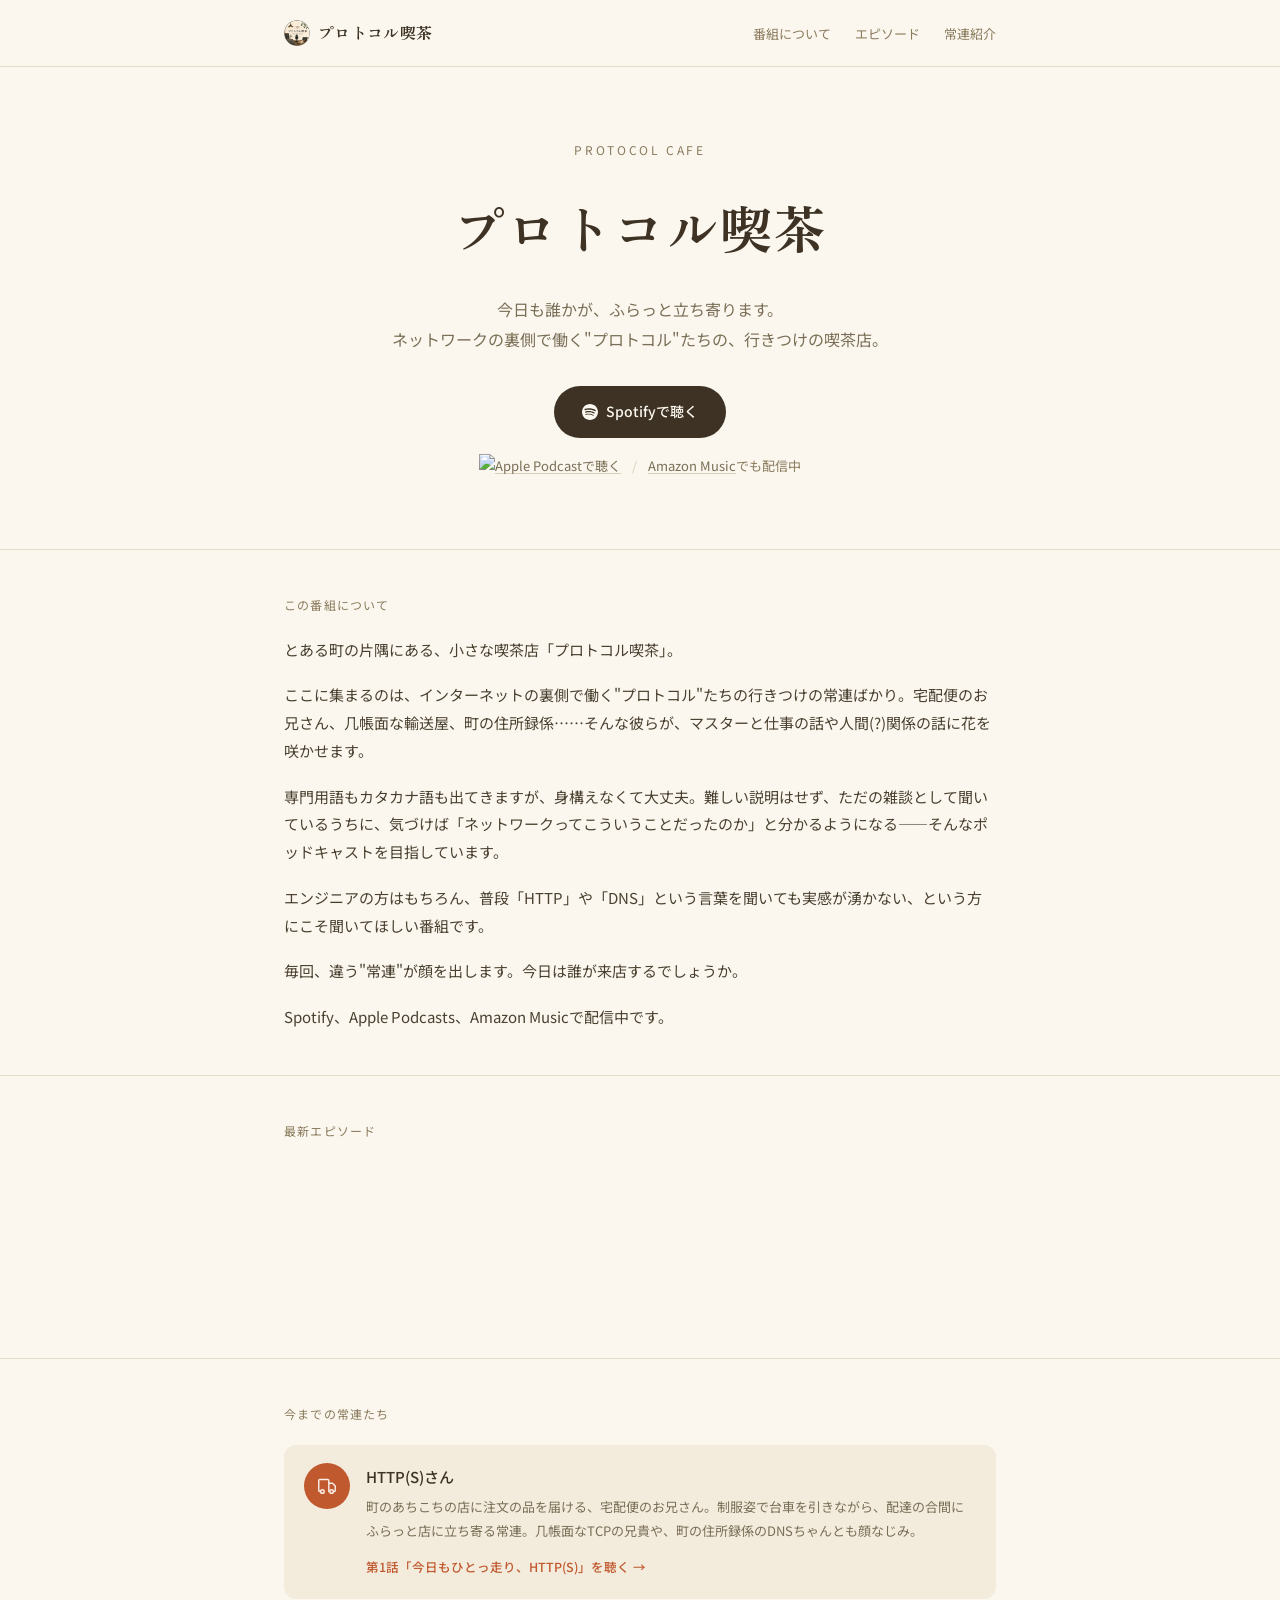
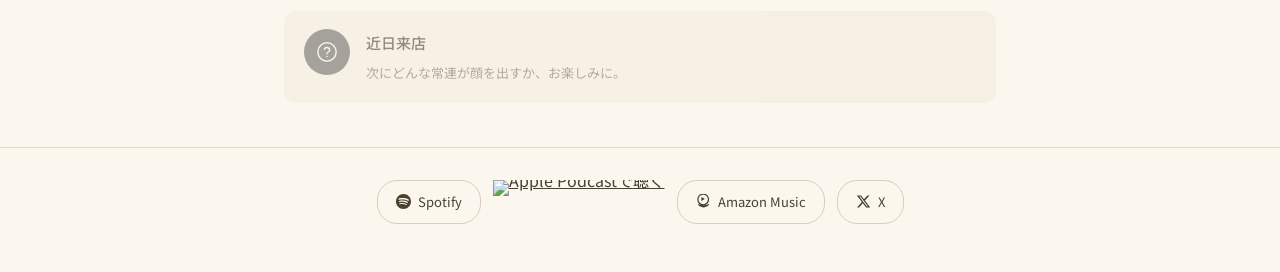
==== docs/index.html @ 427a1334 "RSSフィードのlinkタグとJSON-LD webFeedを追加" ====
<!DOCTYPE html>
<html lang="ja">
<head>
<meta charset="UTF-8">
<meta name="viewport" content="width=device-width, initial-scale=1.0">
<title>プロトコル喫茶 | ゆるく聴けるネットワーク雑談ポッドキャスト</title>
<meta name="description" content="とある町の片隅にある、小さな喫茶店「プロトコル喫茶」。インターネットの裏側で働くプロトコルたちが常連としてやってくる、ゆるいネットワーク雑談ポッドキャストです。">

<!-- Favicon -->
<link rel="icon" type="image/x-icon" href="assets/favicon.ico">
<link rel="icon" type="image/png" sizes="32x32" href="assets/favicon-32x32.png">
<link rel="icon" type="image/png" sizes="16x16" href="assets/favicon-16x16.png">
<link rel="apple-touch-icon" sizes="180x180" href="assets/apple-touch-icon.png">
<link rel="manifest" href="assets/site.webmanifest">
<meta name="theme-color" content="#FBF7EF">

<!-- OGP -->
<meta property="og:type" content="website">
<meta property="og:site_name" content="プロトコル喫茶">
<meta property="og:title" content="プロトコル喫茶 | ゆるく聴けるネットワーク雑談ポッドキャスト">
<meta property="og:description" content="とある町の片隅にある、小さな喫茶店「プロトコル喫茶」。インターネットの裏側で働くプロトコルたちが常連としてやってくる、ゆるいネットワーク雑談ポッドキャストです。">
<meta property="og:url" content="https://rt2231.github.io/protocol-cafe/">
<link rel="canonical" href="https://rt2231.github.io/protocol-cafe/">
<meta property="og:image" content="https://rt2231.github.io/protocol-cafe/assets/ogp-default.jpg">
<meta property="og:image:width" content="1200">
<meta property="og:image:height" content="630">
<meta property="og:locale" content="ja_JP">
<link rel="alternate" type="application/rss+xml" title="プロトコル喫茶 RSSフィード" href="https://anchor.fm/s/1143455fc/podcast/rss">

<!-- Twitter Card -->
<meta name="twitter:card" content="summary_large_image">
<meta name="twitter:title" content="プロトコル喫茶 | ゆるく聴けるネットワーク雑談ポッドキャスト">
<meta name="twitter:description" content="インターネットの裏側で働くプロトコルたちが常連としてやってくる、ゆるいネットワーク雑談ポッドキャスト。">
<meta name="twitter:image" content="https://rt2231.github.io/protocol-cafe/assets/ogp-default.jpg">
<meta name="twitter:site" content="@RT2231_scratch">

<!-- 構造化データ (schema.org PodcastSeries) -->
<script type="application/ld+json">
{
  "@context": "https://schema.org",
  "@type": "PodcastSeries",
  "name": "プロトコル喫茶",
  "url": "https://rt2231.github.io/protocol-cafe/",
  "description": "とある町の片隅にある、小さな喫茶店「プロトコル喫茶」。インターネットの裏側で働くプロトコルたちが常連としてやってくる、ゆるいネットワーク雑談ポッドキャストです。",
  "image": "https://rt2231.github.io/protocol-cafe/assets/ogp-default.jpg",
  "inLanguage": "ja",
  "webFeed": "https://anchor.fm/s/1143455fc/podcast/rss",
  "sameAs": [
    "https://open.spotify.com/show/033EqVFt9xoLTCfYa4RJBw?si=2dMn1a17TCyzgwjCWVau1g",
    "https://podcasts.apple.com/jp/podcast/プロトコル喫茶/id6805294348",
    "https://x.com/RT2231_scratch"
  ],
  "author": {
    "@type": "Person",
    "name": "RT2231"
  },
  "hasPart": [
    {
      "@type": "PodcastEpisode",
      "name": "第1話 今日もひとっ走り、HTTP(S)",
      "url": "https://rt2231.github.io/protocol-cafe/episodes/episode-01.html",
      "datePublished": "2026-08-26",
      "description": "町のあちこちの店に注文の品を届ける、宅配便のお兄さんHTTP(S)さんが常連としてやってくる回。",
      "associatedMedia": {
        "@type": "MediaObject",
        "contentUrl": "https://open.spotify.com/episode/214F3nUhzZdUiW1NdBMKCK?si=ZAnr33WMTIqgmcchawR90A"
      },
      "partOfSeries": {
        "@type": "PodcastSeries",
        "name": "プロトコル喫茶"
      }
    }
  ]
}
</script>

<link rel="preconnect" href="https://fonts.googleapis.com">
<link rel="preconnect" href="https://fonts.gstatic.com" crossorigin>
<link href="https://fonts.googleapis.com/css2?family=Zen+Old+Mincho:wght@500;700&family=Noto+Sans+JP:wght@400;500;700&display=swap" rel="stylesheet">
<link rel="stylesheet" href="assets/style.css">
</head>
<body>

<header class="site-nav">
  <div class="nav-inner">
    <span class="brand"><img src="assets/apple-touch-icon.png" alt="プロトコル喫茶のロゴ">プロトコル喫茶</span>
    <nav>
      <a href="#about">番組について</a>
      <a href="episodes/index.html">エピソード</a>
      <a href="#regulars">常連紹介</a>
    </nav>
  </div>
</header>

<div class="hero">
  <div class="eyebrow">PROTOCOL CAFE</div>
  <h1>プロトコル喫茶</h1>
  <p class="tagline">今日も誰かが、ふらっと立ち寄ります。<br>ネットワークの裏側で働く"プロトコル"たちの、行きつけの喫茶店。</p>
  <a class="btn-primary" href="https://open.spotify.com/show/033EqVFt9xoLTCfYa4RJBw?si=2dMn1a17TCyzgwjCWVau1g" target="_blank" rel="noopener">
    <svg viewBox="0 0 24 24" fill="currentColor" aria-hidden="true"><path d="M12 0C5.4 0 0 5.4 0 12s5.4 12 12 12 12-5.4 12-12S18.66 0 12 0zm5.521 17.34c-.24.359-.66.48-1.021.24-2.82-1.74-6.36-2.101-10.561-1.141-.418.122-.779-.179-.899-.539-.12-.421.18-.78.54-.9 4.56-1.021 8.52-.6 11.64 1.32.42.18.479.659.301 1.02zm1.44-3.3c-.301.42-.841.6-1.262.3-3.239-1.98-8.159-2.58-11.939-1.38-.479.12-1.02-.12-1.14-.6-.12-.48.12-1.021.6-1.141C9.6 9.9 15 10.561 18.72 12.84c.361.181.54.78.241 1.2zm.12-3.36C15.24 8.4 8.82 8.16 5.16 9.301c-.6.179-1.2-.181-1.38-.721-.18-.601.18-1.2.72-1.381 4.26-1.26 11.28-1.02 15.721 1.621.539.3.719 1.02.419 1.56-.299.421-1.02.599-1.559.3z"/></svg>
    Spotifyで聴く
  </a>
  <p class="platform-links">
    <a class="apple-badge-inline" href="https://podcasts.apple.com/jp/podcast/%E3%83%97%E3%83%AD%E3%83%88%E3%82%B3%E3%83%AB%E5%96%AB%E8%8C%B6/id6805294348?itscg=30200&itsct=podcast_box_badge&ls=1&mttnsubad=6805294348" target="_blank" rel="noopener"><img src="https://toolbox.marketingtools.apple.com/api/v2/badges/listen-on-apple-podcasts/mono-black-26/ja-jp" alt="Apple Podcastで聴く"></a>
    <span class="sep">/</span>
    <a href="https://music.amazon.co.jp/podcasts/7d2570de-caa1-425e-8e7d-df932db3c414/プロトコル喫茶" target="_blank" rel="noopener">Amazon Music</a>でも配信中
  </p>
</div>

<section id="about" class="about">
  <div class="wrap">
    <div class="section-label">この番組について</div>
    <p>とある町の片隅にある、小さな喫茶店「プロトコル喫茶」。</p>
    <p>ここに集まるのは、インターネットの裏側で働く"プロトコル"たちの行きつけの常連ばかり。宅配便のお兄さん、几帳面な輸送屋、町の住所録係……そんな彼らが、マスターと仕事の話や人間(?)関係の話に花を咲かせます。</p>
    <p>専門用語もカタカナ語も出てきますが、身構えなくて大丈夫。難しい説明はせず、ただの雑談として聞いているうちに、気づけば「ネットワークってこういうことだったのか」と分かるようになる——そんなポッドキャストを目指しています。</p>
    <p>エンジニアの方はもちろん、普段「HTTP」や「DNS」という言葉を聞いても実感が湧かない、という方にこそ聞いてほしい番組です。</p>
    <p>毎回、違う"常連"が顔を出します。今日は誰が来店するでしょうか。</p>
    <p>Spotify、Apple Podcasts、Amazon Musicで配信中です。</p>
  </div>
</section>

<section id="episodes" class="episode-embed">
  <div class="wrap">
    <div class="section-label">最新エピソード</div>
    <iframe
      src="https://open.spotify.com/embed/episode/214F3nUhzZdUiW1NdBMKCK?utm_source=generator&si=ZAnr33WMTIqgmcchawR90A"
      width="100%"
      height="152"
      frameborder="0"
      allowfullscreen=""
      allow="autoplay; clipboard-write; encrypted-media; fullscreen; picture-in-picture"
      loading="lazy"
      title="第1話 今日もひとっ走り、HTTP(S) - Spotify埋め込みプレーヤー">
    </iframe>
  </div>
</section>

<section id="regulars">
  <div class="wrap">
    <div class="section-label">今までの常連たち</div>

    <div class="regular-card">
      <div class="avatar">
        <svg viewBox="0 0 24 24" fill="none" stroke="currentColor" stroke-width="1.6" stroke-linecap="round" stroke-linejoin="round" aria-hidden="true">
          <path d="M14 18V6a1 1 0 0 0-1-1H4a1 1 0 0 0-1 1v11a1 1 0 0 0 1 1h1"/>
          <path d="M14 9h4l3 3v5a1 1 0 0 1-1 1h-1"/>
          <circle cx="7" cy="18" r="2"/>
          <circle cx="17" cy="18" r="2"/>
        </svg>
      </div>
      <div class="regular-info">
        <p class="name">HTTP(S)さん</p>
        <p class="desc">町のあちこちの店に注文の品を届ける、宅配便のお兄さん。制服姿で台車を引きながら、配達の合間にふらっと店に立ち寄る常連。几帳面なTCPの兄貴や、町の住所録係のDNSちゃんとも顔なじみ。</p>
        <a class="episode-link" href="episodes/episode-01.html">
          第1話「今日もひとっ走り、HTTP(S)」を聴く →
        </a>
      </div>
    </div>

    <div class="regular-card pending">
      <div class="avatar muted">
        <svg viewBox="0 0 24 24" fill="none" stroke="currentColor" stroke-width="1.6" stroke-linecap="round" stroke-linejoin="round" aria-hidden="true">
          <path d="M9.09 9a3 3 0 0 1 5.83 1c0 2-3 2-3 4"/>
          <line x1="12" y1="17" x2="12.01" y2="17"/>
          <circle cx="12" cy="12" r="10"/>
        </svg>
      </div>
      <div class="regular-info">
        <p class="name">近日来店</p>
        <p class="desc">次にどんな常連が顔を出すか、お楽しみに。</p>
      </div>
    </div>
  </div>
</section>

<footer>
  <a class="link-pill" href="https://open.spotify.com/show/033EqVFt9xoLTCfYa4RJBw?si=2dMn1a17TCyzgwjCWVau1g" target="_blank" rel="noopener">
    <svg viewBox="0 0 24 24" fill="currentColor" aria-hidden="true"><path d="M12 0C5.4 0 0 5.4 0 12s5.4 12 12 12 12-5.4 12-12S18.66 0 12 0zm5.521 17.34c-.24.359-.66.48-1.021.24-2.82-1.74-6.36-2.101-10.561-1.141-.418.122-.779-.179-.899-.539-.12-.421.18-.78.54-.9 4.56-1.021 8.52-.6 11.64 1.32.42.18.479.659.301 1.02zm1.44-3.3c-.301.42-.841.6-1.262.3-3.239-1.98-8.159-2.58-11.939-1.38-.479.12-1.02-.12-1.14-.6-.12-.48.12-1.021.6-1.141C9.6 9.9 15 10.561 18.72 12.84c.361.181.54.78.241 1.2zm.12-3.36C15.24 8.4 8.82 8.16 5.16 9.301c-.6.179-1.2-.181-1.38-.721-.18-.601.18-1.2.72-1.381 4.26-1.26 11.28-1.02 15.721 1.621.539.3.719 1.02.419 1.56-.299.421-1.02.599-1.559.3z"/></svg>
    Spotify
  </a>
  <a class="apple-badge-footer" href="https://podcasts.apple.com/jp/podcast/%E3%83%97%E3%83%AD%E3%83%88%E3%82%B3%E3%83%AB%E5%96%AB%E8%8C%B6/id6805294348?itscg=30200&itsct=podcast_box_badge&ls=1&mttnsubad=6805294348" target="_blank" rel="noopener"><img src="https://toolbox.marketingtools.apple.com/api/v2/badges/listen-on-apple-podcasts/mono-black-26/ja-jp" alt="Apple Podcastで聴く"></a>
  <a class="link-pill" href="https://music.amazon.co.jp/podcasts/7d2570de-caa1-425e-8e7d-df932db3c414/プロトコル喫茶" target="_blank" rel="noopener">
    <svg viewBox="0 0 24 24" fill="currentColor" aria-hidden="true"><path d="M11.65 21.4c-3.5-.26-6.55-2.02-8.55-4.66a.4.4 0 0 1 .5-.6c2.6 1.5 5.5 2.3 8.5 2.3s5.9-.8 8.5-2.3a.4.4 0 0 1 .5.6c-2 2.64-5.05 4.4-8.55 4.66a10.9 10.9 0 0 1-1 0zm-.15-3.2A9.5 9.5 0 1 1 21 8.7a9.5 9.5 0 0 1-9.5 9.5zm0-2a7.5 7.5 0 1 0 0-15 7.5 7.5 0 0 0 0 15zm-2.9-11.4 5.6 3.2-5.6 3.2V4.8z"/></svg>
    Amazon Music
  </a>
  <a class="link-pill" href="https://x.com/RT2231_scratch" target="_blank" rel="noopener">
    <svg viewBox="0 0 24 24" fill="currentColor" aria-hidden="true"><path d="M18.244 2.25h3.308l-7.227 8.26 8.502 11.24H16.17l-5.214-6.817L4.99 21.75H1.68l7.73-8.835L1.254 2.25H8.08l4.713 6.231zm-1.161 17.52h1.833L7.084 4.126H5.117z"/></svg>
    X
  </a>
</footer>

</body>
</html>
---- docs/assets/style.css ----
:root {
    --bg: #FBF7EF;
    --card: #F3ECDD;
    --line: #E3DCC9;
    --line-strong: #D8CFB8;
    --ink: #3D3223;
    --ink-soft: #4A4030;
    --ink-muted: #7A6E56;
    --ink-faint: #8A7B5C;
    --accent: #C1592F;
    --accent-soft: #FAECE7;
    --paper: #FFFDF8;
  }

  * { box-sizing: border-box; }

  body {
    margin: 0;
    background: var(--bg);
    color: var(--ink-soft);
    font-family: "Noto Sans JP", sans-serif;
    line-height: 1.85;
    -webkit-font-smoothing: antialiased;
  }

  a { color: inherit; }

  .wrap {
    max-width: 760px;
    margin: 0 auto;
    padding: 0 24px;
  }

  /* --- nav --- */
  header.site-nav {
    border-bottom: 1px solid var(--line);
    background: var(--bg);
  }
  .nav-inner {
    max-width: 760px;
    margin: 0 auto;
    padding: 18px 24px;
    display: flex;
    align-items: center;
    justify-content: space-between;
  }
  .nav-inner .brand {
    font-family: "Zen Old Mincho", serif;
    font-weight: 700;
    font-size: 16px;
    letter-spacing: 0.02em;
    color: var(--ink);
    display: flex;
    align-items: center;
    gap: 8px;
  }
  .nav-inner .brand img {
    width: 26px;
    height: 26px;
    border-radius: 50%;
    display: block;
  }
  .nav-inner nav a {
    font-size: 13px;
    color: var(--ink-faint);
    text-decoration: none;
    margin-left: 20px;
  }
  .nav-inner nav a:hover { color: var(--ink); }

  /* --- hero --- */
  .hero {
    text-align: center;
    padding: 72px 24px 56px;
  }
  .hero .eyebrow {
    font-size: 12px;
    letter-spacing: 0.22em;
    color: var(--ink-faint);
    margin-bottom: 18px;
  }
  .hero h1 {
    font-family: "Zen Old Mincho", serif;
    font-weight: 700;
    font-size: clamp(34px, 6vw, 52px);
    color: var(--ink);
    margin: 0 0 20px;
    letter-spacing: 0.03em;
  }
  .hero .tagline {
    font-size: 16px;
    color: var(--ink-muted);
    margin: 0 auto 32px;
    max-width: 32em;
  }
  .btn-primary {
    display: inline-flex;
    align-items: center;
    gap: 8px;
    background: var(--ink);
    color: var(--bg);
    padding: 13px 28px;
    border-radius: 26px;
    font-size: 14px;
    text-decoration: none;
    font-weight: 500;
    transition: opacity 0.15s ease;
  }
  .btn-primary:hover { opacity: 0.85; }
  .btn-primary svg { width: 16px; height: 16px; }

  .platform-links {
    margin-top: 16px;
    font-size: 13px;
    color: var(--ink-faint);
  }
  .platform-links a {
    color: var(--ink-muted);
    text-decoration: underline;
    text-underline-offset: 2px;
    text-decoration-color: var(--line-strong);
  }
  .platform-links a:hover { color: var(--ink); }
  .platform-links .sep { margin: 0 8px; color: var(--line-strong); }

  /* --- section shared --- */
  section {
    padding: 44px 24px;
    border-top: 1px solid var(--line);
  }
  .section-label {
    font-size: 12px;
    letter-spacing: 0.1em;
    color: var(--ink-faint);
    margin-bottom: 20px;
  }

  /* --- about --- */
  .about p {
    font-size: 15px;
    margin: 0 0 1.2em;
  }
  .about p:last-child { margin-bottom: 0; }

  /* --- episode embed --- */
  .episode-embed iframe {
    display: block;
    width: 100%;
    border-radius: 12px;
    border: none;
  }

  /* --- regulars --- */
  .regular-card {
    display: flex;
    gap: 16px;
    align-items: flex-start;
    background: var(--card);
    border-radius: 12px;
    padding: 18px 20px;
    margin-bottom: 12px;
  }
  .regular-card:last-child { margin-bottom: 0; }
  .regular-card.pending { opacity: 0.55; }

  .avatar {
    width: 46px;
    height: 46px;
    border-radius: 50%;
    flex-shrink: 0;
    display: flex;
    align-items: center;
    justify-content: center;
    background: var(--accent);
    color: var(--accent-soft);
  }
  .avatar.muted { background: #5F5E5A; color: #F1EFE8; }
  .avatar svg { width: 22px; height: 22px; }

  .regular-info .name {
    font-size: 15px;
    font-weight: 500;
    color: var(--ink);
    margin: 0 0 4px;
  }
  .regular-info .desc {
    font-size: 13px;
    color: var(--ink-muted);
    margin: 0 0 8px;
  }
  .regular-info .desc:last-child { margin-bottom: 0; }
  .episode-link {
    display: inline-flex;
    align-items: center;
    gap: 4px;
    font-size: 12.5px;
    color: var(--accent);
    text-decoration: none;
    font-weight: 500;
  }
  .episode-link:hover { text-decoration: underline; }

  /* --- footer --- */
  footer {
    padding: 32px 24px 48px;
    border-top: 1px solid var(--line);
    display: flex;
    flex-wrap: wrap;
    justify-content: center;
    gap: 12px;
  }
  .link-pill {
    display: inline-flex;
    align-items: center;
    gap: 7px;
    border: 1px solid var(--line-strong);
    border-radius: 20px;
    padding: 9px 18px;
    font-size: 13px;
    color: var(--ink-soft);
    text-decoration: none;
    white-space: nowrap;
  }
  .link-pill:hover { border-color: var(--ink-faint); }
  .link-pill svg { width: 15px; height: 15px; }
  .link-pill.quiet {
    color: var(--ink-faint);
    border-style: dashed;
    cursor: default;
  }

  .apple-badge-footer {
    display: inline-block;
    line-height: 0;
  }
  .apple-badge-footer img {
    height: 38px;
    width: auto;
    display: block;
  }

  .apple-badge-inline img {
    height: 26px;
    width: auto;
    vertical-align: middle;
    position: relative;
    top: -1px;
  }

  @media (max-width: 480px) {
    .hero { padding: 56px 20px 44px; }
    section { padding: 36px 20px; }
    .nav-inner nav a { margin-left: 14px; }
    footer { gap: 10px; padding: 28px 20px 40px; }
    .link-pill { padding: 8px 14px; font-size: 12.5px; }
    .apple-badge-footer img { height: 34px; }
  }

  /* --- episode page --- */
  .breadcrumb {
    font-size: 12.5px;
    color: var(--ink-faint);
    margin-bottom: 18px;
  }
  .breadcrumb a { color: var(--ink-muted); text-decoration: none; }
  .breadcrumb a:hover { text-decoration: underline; }

  .ep-hero {
    padding: 48px 24px 8px;
    text-align: left;
  }
  .ep-hero .eyebrow {
    font-size: 12px;
    letter-spacing: 0.14em;
    color: var(--ink-faint);
    margin-bottom: 14px;
  }
  .ep-hero h1 {
    font-family: "Zen Old Mincho", serif;
    font-weight: 700;
    font-size: clamp(26px, 4.6vw, 36px);
    color: var(--ink);
    margin: 0 0 14px;
    line-height: 1.5;
  }
  .ep-meta {
    font-size: 13px;
    color: var(--ink-faint);
    margin-bottom: 4px;
  }
  .ep-meta span + span::before {
    content: "・";
    margin: 0 6px;
    color: var(--line-strong);
  }

  .ep-synopsis {
    font-size: 15px;
    margin: 20px 0 0;
  }

  .ep-guest {
    display: flex;
    gap: 16px;
    align-items: flex-start;
    background: var(--card);
    border-radius: 12px;
    padding: 18px 20px;
    margin: 28px 0;
  }
  .ep-guest .avatar {
    width: 46px;
    height: 46px;
    border-radius: 50%;
    flex-shrink: 0;
    display: flex;
    align-items: center;
    justify-content: center;
    background: var(--accent);
    color: var(--accent-soft);
  }
  .ep-guest .avatar svg { width: 22px; height: 22px; }
  .ep-guest .name {
    font-size: 15px;
    font-weight: 500;
    color: var(--ink);
    margin: 0 0 4px;
  }
  .ep-guest .desc {
    font-size: 13px;
    color: var(--ink-muted);
    margin: 0;
  }

  .chapter-list {
    list-style: none;
    margin: 0;
    padding: 0;
  }
  .chapter-item {
    display: flex;
    gap: 18px;
    padding: 18px 0;
    border-top: 1px solid var(--line);
  }
  .chapter-item:first-child { border-top: none; padding-top: 0; }
  .chapter-time {
    flex-shrink: 0;
    width: 52px;
    font-size: 13px;
    color: var(--accent);
    font-weight: 500;
    padding-top: 1px;
  }
  .chapter-body .chapter-title {
    font-size: 15px;
    font-weight: 500;
    color: var(--ink);
    margin: 0 0 6px;
  }
  .chapter-body .chapter-desc {
    font-size: 13.5px;
    color: var(--ink-muted);
    margin: 0;
  }

  .also-appears {
    margin: 28px 0 0;
  }
  .also-appears .label {
    font-size: 12px;
    letter-spacing: 0.08em;
    color: var(--ink-faint);
    margin-bottom: 10px;
  }
  .cameo-list {
    display: flex;
    flex-wrap: wrap;
    gap: 8px;
  }
  .cameo-chip {
    display: inline-block;
    font-size: 12.5px;
    color: var(--ink-soft);
    background: var(--card);
    border-radius: 16px;
    padding: 6px 14px;
  }

  .ep-nav {
    display: flex;
    justify-content: space-between;
    gap: 16px;
    padding-top: 28px;
    margin-top: 12px;
    border-top: 1px solid var(--line);
    font-size: 13px;
  }
  .ep-nav a {
    color: var(--ink-muted);
    text-decoration: none;
  }
  .ep-nav a:hover { color: var(--ink); }
  .ep-nav .disabled {
    color: var(--line-strong);
  }

  /* --- episode list page --- */
  .ep-list-hero {
    padding: 56px 24px 8px;
    text-align: left;
  }
  .ep-list-hero h1 {
    font-family: "Zen Old Mincho", serif;
    font-weight: 700;
    font-size: clamp(26px, 4.6vw, 34px);
    color: var(--ink);
    margin: 0 0 12px;
  }
  .ep-list-hero .lead {
    font-size: 14.5px;
    color: var(--ink-muted);
    margin: 0;
  }

  .ep-list-grid {
    display: grid;
    grid-template-columns: repeat(auto-fill, minmax(200px, 1fr));
    gap: 16px;
  }

  .ep-list-card {
    display: flex;
    flex-direction: column;
    background: var(--paper);
    border: 1px solid var(--line);
    border-radius: 16px;
    padding: 22px 20px;
    text-decoration: none;
    color: inherit;
    transition: transform 0.15s ease, box-shadow 0.15s ease, border-color 0.15s ease;
  }
  .ep-list-card:hover {
    transform: translateY(-2px);
    box-shadow: 0 8px 20px rgba(61, 50, 35, 0.08);
    border-color: var(--line-strong);
  }

  .ep-list-card .ep-list-avatar {
    width: 44px;
    height: 44px;
    border-radius: 50%;
    flex-shrink: 0;
    display: flex;
    align-items: center;
    justify-content: center;
    background: var(--accent);
    color: var(--accent-soft);
    margin-bottom: 16px;
  }
  .ep-list-card .ep-list-avatar svg { width: 21px; height: 21px; }
  .ep-list-card .ep-list-avatar.muted { background: #5F5E5A; color: #F1EFE8; }

  .ep-list-card .ep-list-eyebrow {
    font-size: 11px;
    letter-spacing: 0.12em;
    color: var(--accent);
    font-weight: 500;
    margin-bottom: 8px;
  }
  .ep-list-card .ep-list-title {
    font-family: "Zen Old Mincho", serif;
    font-weight: 700;
    font-size: 17px;
    color: var(--ink);
    margin: 0 0 10px;
    line-height: 1.55;
    flex-grow: 1;
  }
  .ep-list-card .ep-list-meta {
    font-size: 12px;
    color: var(--ink-faint);
    margin-bottom: 0;
  }
  .ep-list-card .ep-list-meta span + span::before {
    content: "・";
    margin: 0 6px;
    color: var(--line-strong);
  }

  .ep-list-card.pending {
    background: transparent;
    border-style: dashed;
    opacity: 0.6;
    cursor: default;
  }
  .ep-list-card.pending:hover {
    transform: none;
    box-shadow: none;
    border-color: var(--line);
  }

  @media (max-width: 480px) {
    .ep-list-grid { grid-template-columns: repeat(auto-fill, minmax(150px, 1fr)); gap: 12px; }
    .ep-list-card { padding: 18px 16px; }
  }
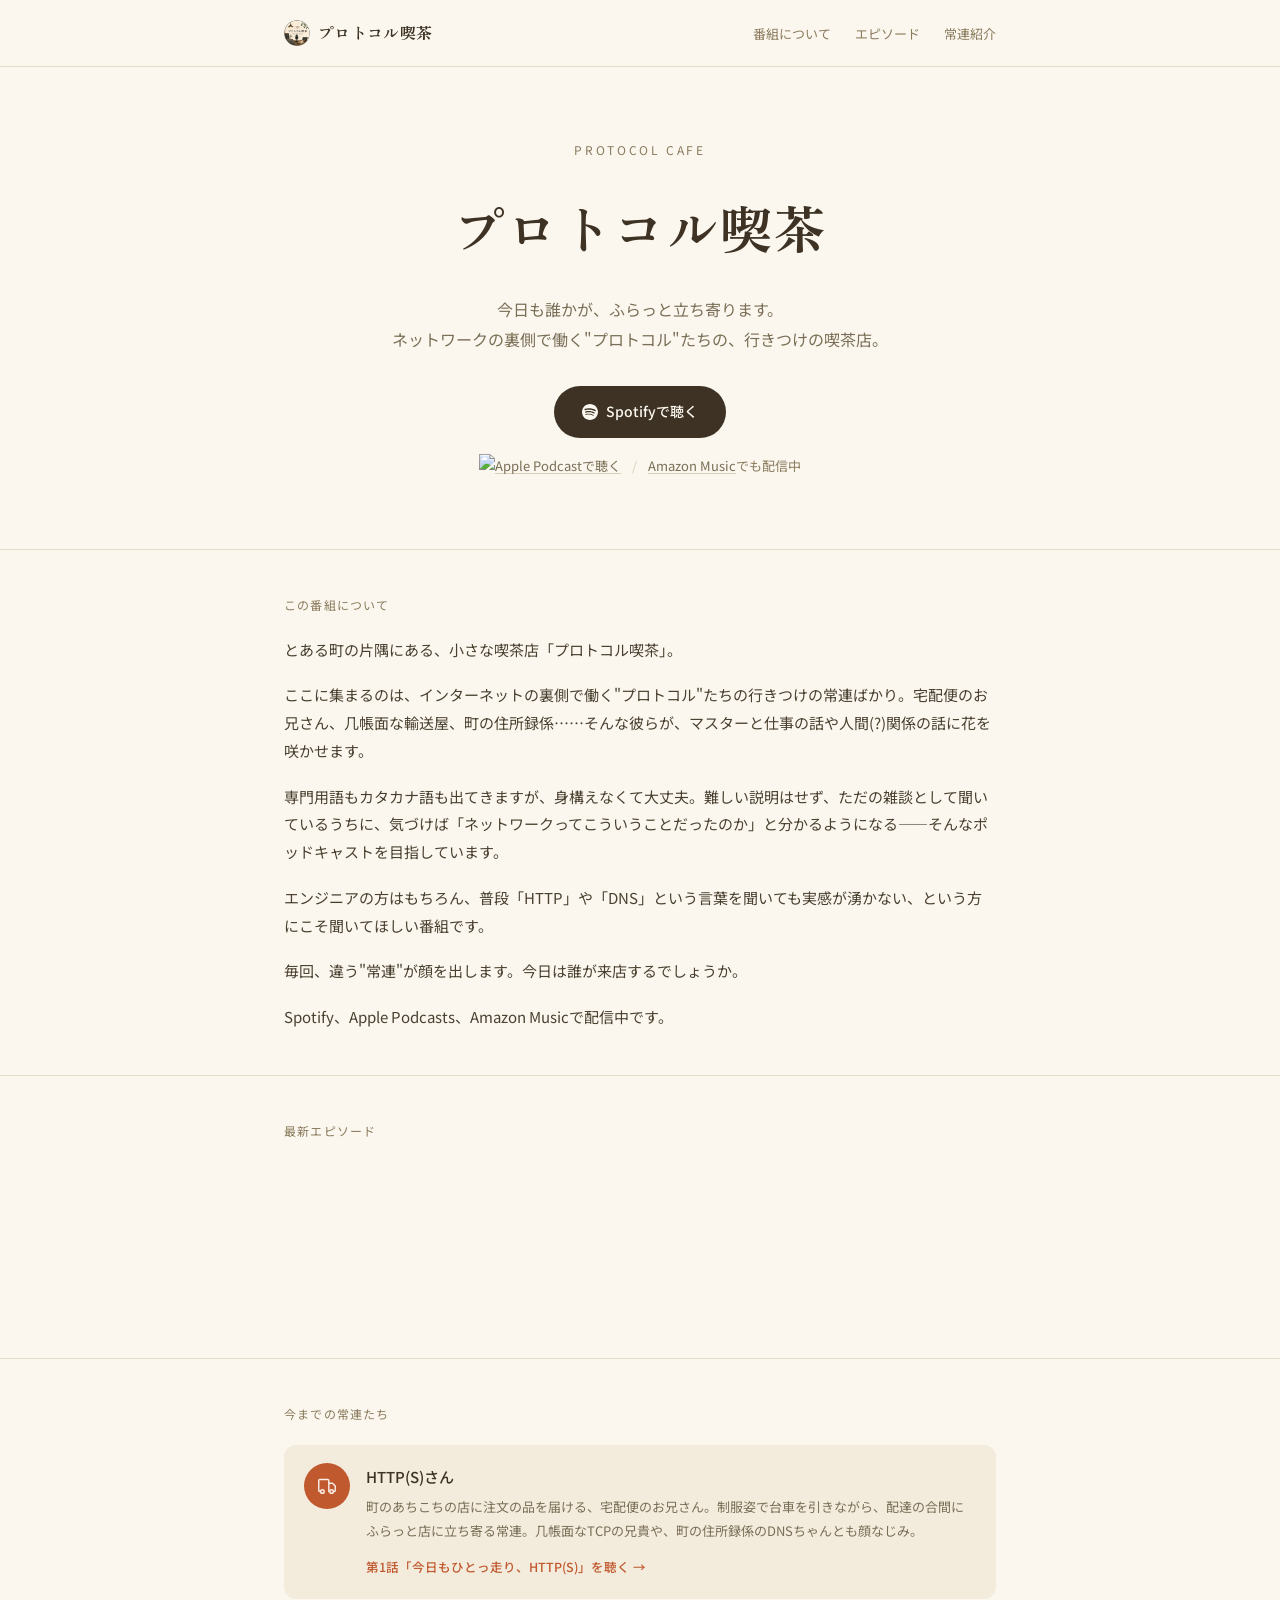
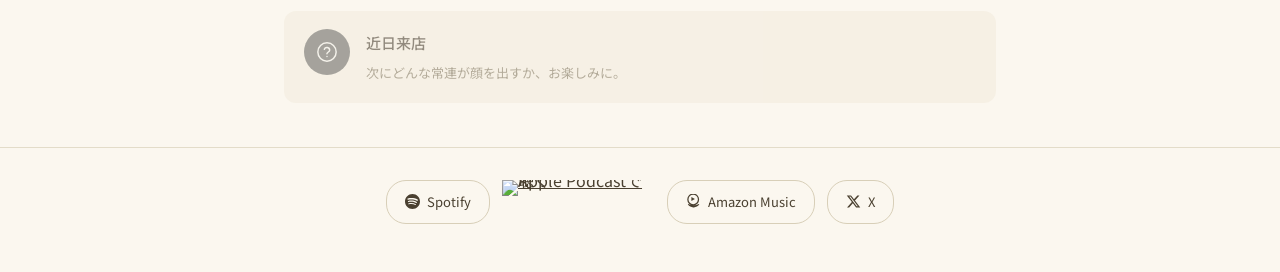
==== commit 2ebf6272: "CLS対策: バッジ・ロゴ画像にwidth/height属性を追加、フォントのdisplayをoptionalに変更" ====
--- a/docs/index.html
+++ b/docs/index.html
@@ -4,6 +4,7 @@
 <meta charset="UTF-8">
 <meta name="viewport" content="width=device-width, initial-scale=1.0">
 <title>プロトコル喫茶 | ゆるく聴けるネットワーク雑談ポッドキャスト</title>
+<meta name="google-site-verification" content="QbgX7YyDa71iEJgdz1TOyTOQoGYbP3SuQv-krsPH0kQ" />
 <meta name="description" content="とある町の片隅にある、小さな喫茶店「プロトコル喫茶」。インターネットの裏側で働くプロトコルたちが常連としてやってくる、ゆるいネットワーク雑談ポッドキャストです。">
 
 <!-- Favicon -->
@@ -76,14 +77,15 @@
 
 <link rel="preconnect" href="https://fonts.googleapis.com">
 <link rel="preconnect" href="https://fonts.gstatic.com" crossorigin>
-<link href="https://fonts.googleapis.com/css2?family=Zen+Old+Mincho:wght@500;700&family=Noto+Sans+JP:wght@400;500;700&display=swap" rel="stylesheet">
+<link href="https://fonts.googleapis.com/css2?family=Zen+Old+Mincho:wght@500;700&family=Noto+Sans+JP:wght@400;500;700&display=optional" rel="stylesheet">
 <link rel="stylesheet" href="assets/style.css">
+<!-- Cloudflare Web Analytics --><script type='module' src='https://static.cloudflareinsights.com/beacon.min.js' data-cf-beacon='{"token": "2119a9422a1b48ba80782d5647a00134"}'></script><!-- End Cloudflare Web Analytics -->
 </head>
 <body>
 
 <header class="site-nav">
   <div class="nav-inner">
-    <span class="brand"><img src="assets/apple-touch-icon.png" alt="プロトコル喫茶のロゴ">プロトコル喫茶</span>
+    <span class="brand"><img src="assets/apple-touch-icon.png" alt="プロトコル喫茶のロゴ" width="26" height="26">プロトコル喫茶</span>
     <nav>
       <a href="#about">番組について</a>
       <a href="episodes/index.html">エピソード</a>
@@ -101,7 +103,7 @@
     Spotifyで聴く
   </a>
   <p class="platform-links">
-    <a class="apple-badge-inline" href="https://podcasts.apple.com/jp/podcast/%E3%83%97%E3%83%AD%E3%83%88%E3%82%B3%E3%83%AB%E5%96%AB%E8%8C%B6/id6805294348?itscg=30200&itsct=podcast_box_badge&ls=1&mttnsubad=6805294348" target="_blank" rel="noopener"><img src="https://toolbox.marketingtools.apple.com/api/v2/badges/listen-on-apple-podcasts/mono-black-26/ja-jp" alt="Apple Podcastで聴く"></a>
+    <a class="apple-badge-inline" href="https://podcasts.apple.com/jp/podcast/%E3%83%97%E3%83%AD%E3%83%88%E3%82%B3%E3%83%AB%E5%96%AB%E8%8C%B6/id6805294348?itscg=30200&itsct=podcast_box_badge&ls=1&mttnsubad=6805294348" target="_blank" rel="noopener"><img src="https://toolbox.marketingtools.apple.com/api/v2/badges/listen-on-apple-podcasts/mono-black-26/ja-jp" alt="Apple Podcastで聴く" width="330" height="82"></a>
     <span class="sep">/</span>
     <a href="https://music.amazon.co.jp/podcasts/7d2570de-caa1-425e-8e7d-df932db3c414/プロトコル喫茶" target="_blank" rel="noopener">Amazon Music</a>でも配信中
   </p>
@@ -124,12 +126,9 @@
     <div class="section-label">最新エピソード</div>
     <iframe
       src="https://open.spotify.com/embed/episode/214F3nUhzZdUiW1NdBMKCK?utm_source=generator&si=ZAnr33WMTIqgmcchawR90A"
-      width="100%"
       height="152"
-      frameborder="0"
       allowfullscreen=""
       allow="autoplay; clipboard-write; encrypted-media; fullscreen; picture-in-picture"
-      loading="lazy"
       title="第1話 今日もひとっ走り、HTTP(S) - Spotify埋め込みプレーヤー">
     </iframe>
   </div>
@@ -178,7 +177,7 @@
     <svg viewBox="0 0 24 24" fill="currentColor" aria-hidden="true"><path d="M12 0C5.4 0 0 5.4 0 12s5.4 12 12 12 12-5.4 12-12S18.66 0 12 0zm5.521 17.34c-.24.359-.66.48-1.021.24-2.82-1.74-6.36-2.101-10.561-1.141-.418.122-.779-.179-.899-.539-.12-.421.18-.78.54-.9 4.56-1.021 8.52-.6 11.64 1.32.42.18.479.659.301 1.02zm1.44-3.3c-.301.42-.841.6-1.262.3-3.239-1.98-8.159-2.58-11.939-1.38-.479.12-1.02-.12-1.14-.6-.12-.48.12-1.021.6-1.141C9.6 9.9 15 10.561 18.72 12.84c.361.181.54.78.241 1.2zm.12-3.36C15.24 8.4 8.82 8.16 5.16 9.301c-.6.179-1.2-.181-1.38-.721-.18-.601.18-1.2.72-1.381 4.26-1.26 11.28-1.02 15.721 1.621.539.3.719 1.02.419 1.56-.299.421-1.02.599-1.559.3z"/></svg>
     Spotify
   </a>
-  <a class="apple-badge-footer" href="https://podcasts.apple.com/jp/podcast/%E3%83%97%E3%83%AD%E3%83%88%E3%82%B3%E3%83%AB%E5%96%AB%E8%8C%B6/id6805294348?itscg=30200&itsct=podcast_box_badge&ls=1&mttnsubad=6805294348" target="_blank" rel="noopener"><img src="https://toolbox.marketingtools.apple.com/api/v2/badges/listen-on-apple-podcasts/mono-black-26/ja-jp" alt="Apple Podcastで聴く"></a>
+  <a class="apple-badge-footer" href="https://podcasts.apple.com/jp/podcast/%E3%83%97%E3%83%AD%E3%83%88%E3%82%B3%E3%83%AB%E5%96%AB%E8%8C%B6/id6805294348?itscg=30200&itsct=podcast_box_badge&ls=1&mttnsubad=6805294348" target="_blank" rel="noopener"><img src="https://toolbox.marketingtools.apple.com/api/v2/badges/listen-on-apple-podcasts/mono-black-26/ja-jp" alt="Apple Podcastで聴く" width="330" height="82"></a>
   <a class="link-pill" href="https://music.amazon.co.jp/podcasts/7d2570de-caa1-425e-8e7d-df932db3c414/プロトコル喫茶" target="_blank" rel="noopener">
     <svg viewBox="0 0 24 24" fill="currentColor" aria-hidden="true"><path d="M11.65 21.4c-3.5-.26-6.55-2.02-8.55-4.66a.4.4 0 0 1 .5-.6c2.6 1.5 5.5 2.3 8.5 2.3s5.9-.8 8.5-2.3a.4.4 0 0 1 .5.6c-2 2.64-5.05 4.4-8.55 4.66a10.9 10.9 0 0 1-1 0zm-.15-3.2A9.5 9.5 0 1 1 21 8.7a9.5 9.5 0 0 1-9.5 9.5zm0-2a7.5 7.5 0 1 0 0-15 7.5 7.5 0 0 0 0 15zm-2.9-11.4 5.6 3.2-5.6 3.2V4.8z"/></svg>
     Amazon Music
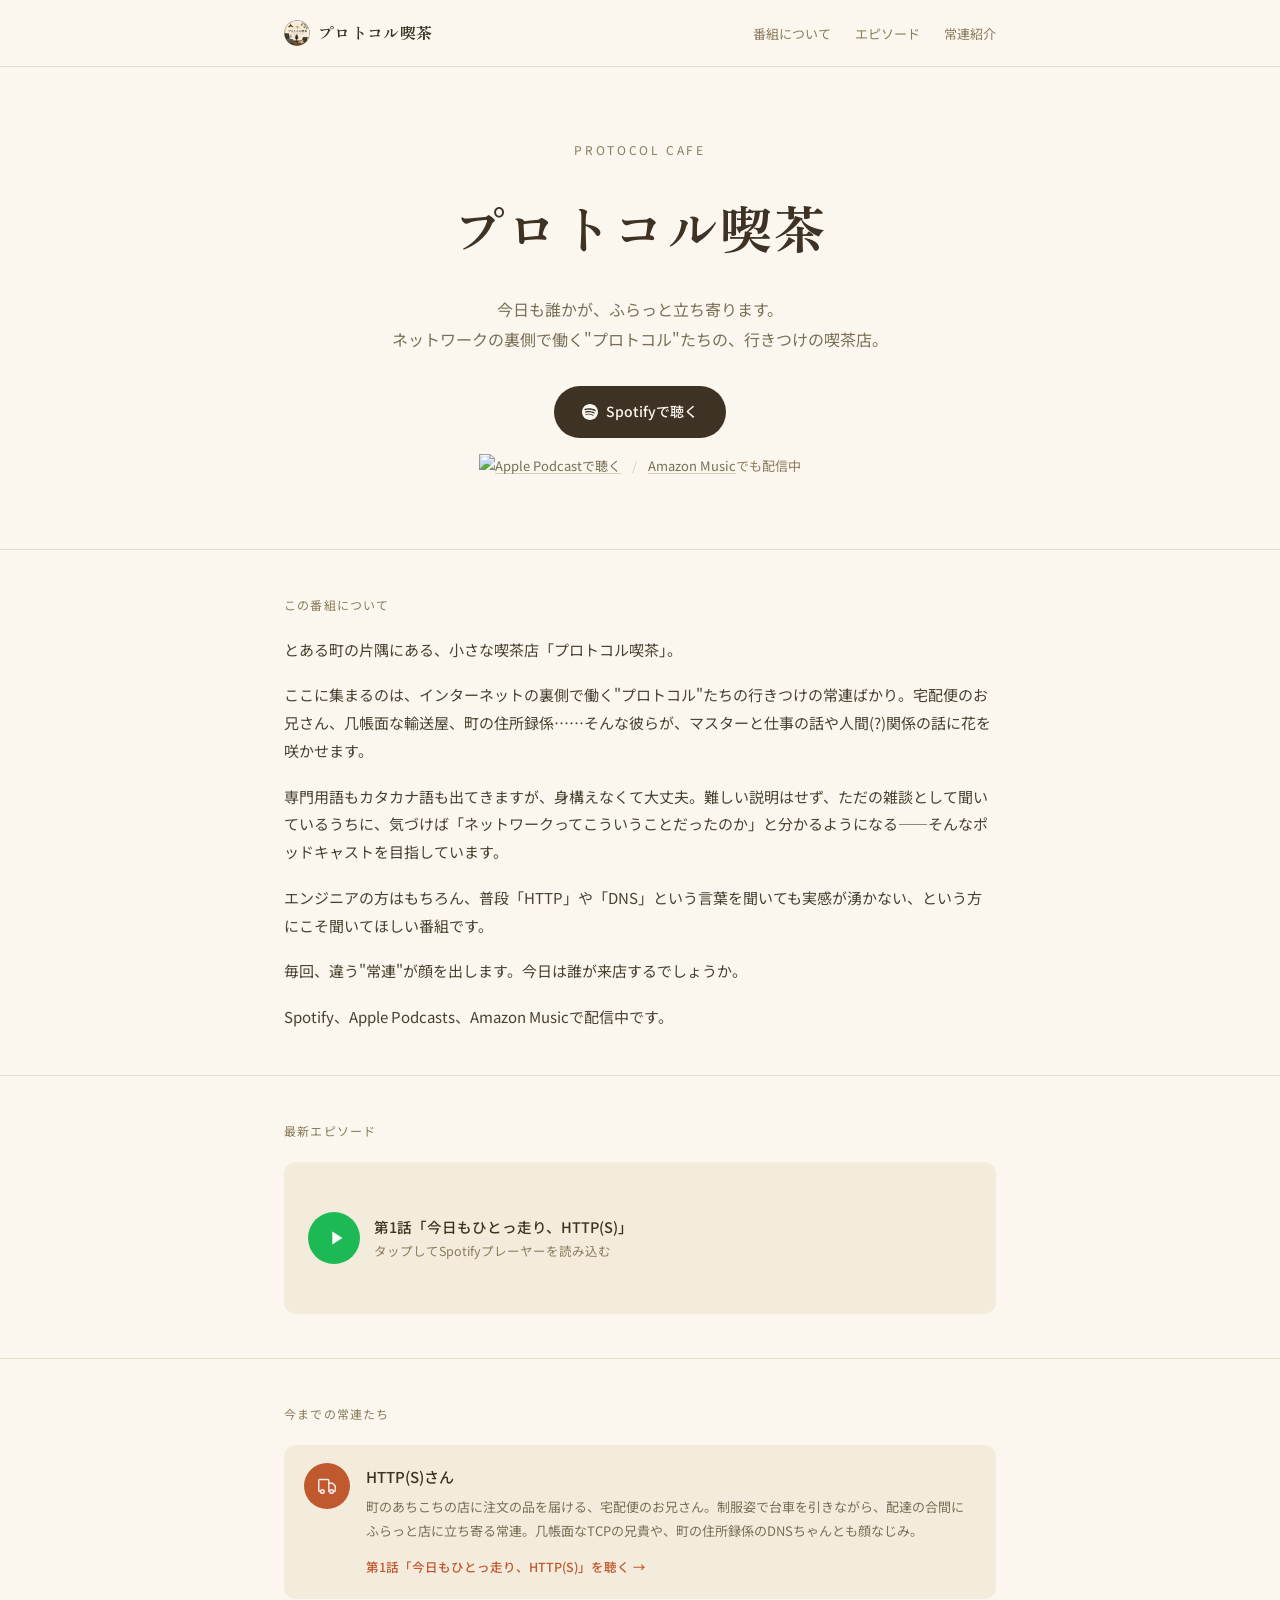
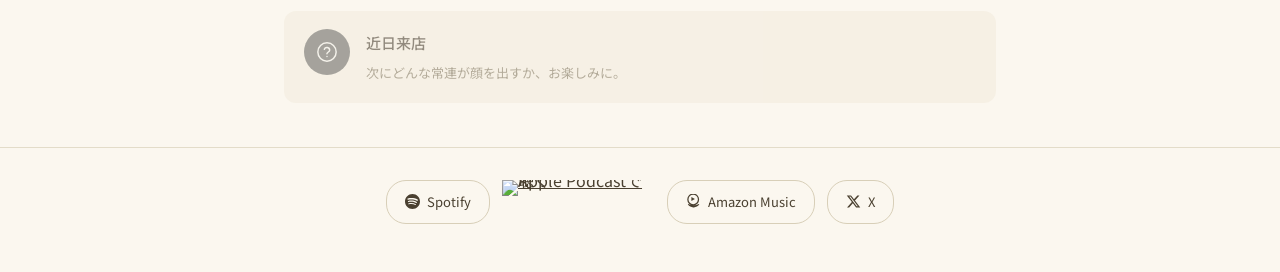
==== commit bf7cdb2b: "パフォーマンス改善: Spotify埋め込みをクリック式フェイサードに変更、ナビロゴを軽量画像に差し替え" ====
--- a/docs/index.html
+++ b/docs/index.html
@@ -85,7 +85,7 @@
 
 <header class="site-nav">
   <div class="nav-inner">
-    <span class="brand"><img src="assets/apple-touch-icon.png" alt="プロトコル喫茶のロゴ" width="26" height="26">プロトコル喫茶</span>
+    <span class="brand"><img src="assets/nav-logo.png" alt="プロトコル喫茶のロゴ" width="26" height="26">プロトコル喫茶</span>
     <nav>
       <a href="#about">番組について</a>
       <a href="episodes/index.html">エピソード</a>
@@ -124,13 +124,30 @@
 <section id="episodes" class="episode-embed">
   <div class="wrap">
     <div class="section-label">最新エピソード</div>
-    <iframe
-      src="https://open.spotify.com/embed/episode/214F3nUhzZdUiW1NdBMKCK?utm_source=generator&si=ZAnr33WMTIqgmcchawR90A"
-      height="152"
-      allowfullscreen=""
-      allow="autoplay; clipboard-write; encrypted-media; fullscreen; picture-in-picture"
-      title="第1話 今日もひとっ走り、HTTP(S) - Spotify埋め込みプレーヤー">
-    </iframe>
+    <div class="spotify-facade" id="spotify-facade-home">
+      <button type="button" class="spotify-facade-btn" onclick="
+        var f = document.getElementById('spotify-facade-home');
+        var i = document.createElement('iframe');
+        i.src = 'https://open.spotify.com/embed/episode/214F3nUhzZdUiW1NdBMKCK?utm_source=generator&si=ZAnr33WMTIqgmcchawR90A';
+        i.height = '152';
+        i.allowFullscreen = true;
+        i.allow = 'autoplay; clipboard-write; encrypted-media; fullscreen; picture-in-picture';
+        i.title = '第1話 今日もひとっ走り、HTTP(S) - Spotify埋め込みプレーヤー';
+        i.style.width = '100%';
+        i.style.border = 'none';
+        i.style.borderRadius = '12px';
+        i.style.display = 'block';
+        f.replaceWith(i);
+      ">
+        <span class="play-circle">
+          <svg viewBox="0 0 24 24" aria-hidden="true"><path d="M8 5v14l11-7z"/></svg>
+        </span>
+        <span class="facade-text">
+          <span class="facade-title">第1話「今日もひとっ走り、HTTP(S)」</span>
+          <span class="facade-sub">タップしてSpotifyプレーヤーを読み込む</span>
+        </span>
+      </button>
+    </div>
   </div>
 </section>
 
--- a/docs/assets/style.css
+++ b/docs/assets/style.css
@@ -505,3 +505,55 @@
     .ep-list-grid { grid-template-columns: repeat(auto-fill, minmax(150px, 1fr)); gap: 12px; }
     .ep-list-card { padding: 18px 16px; }
   }
+
+  /* --- spotify facade (クリックで読み込む埋め込みプレーヤー) --- */
+  .spotify-facade {
+    display: flex;
+    align-items: center;
+    gap: 14px;
+    height: 152px;
+    padding: 0 24px;
+    background: var(--card);
+    border-radius: 12px;
+    border: none;
+  }
+  .spotify-facade-btn {
+    display: flex;
+    align-items: center;
+    gap: 14px;
+    width: 100%;
+    height: 100%;
+    background: none;
+    border: none;
+    padding: 0;
+    cursor: pointer;
+    text-align: left;
+    font-family: "Noto Sans JP", sans-serif;
+    color: var(--ink);
+  }
+  .spotify-facade-btn .play-circle {
+    flex-shrink: 0;
+    width: 52px;
+    height: 52px;
+    border-radius: 50%;
+    background: #1DB954;
+    display: flex;
+    align-items: center;
+    justify-content: center;
+    transition: transform 0.15s ease;
+  }
+  .spotify-facade-btn:hover .play-circle { transform: scale(1.06); }
+  .spotify-facade-btn .play-circle svg { width: 22px; height: 22px; fill: #fff; margin-left: 3px; }
+  .spotify-facade-btn .facade-text .facade-title {
+    display: block;
+    font-size: 14.5px;
+    font-weight: 500;
+    color: var(--ink);
+    margin: 0 0 4px;
+  }
+  .spotify-facade-btn .facade-text .facade-sub {
+    display: block;
+    font-size: 12.5px;
+    color: var(--ink-faint);
+    margin: 0;
+  }
